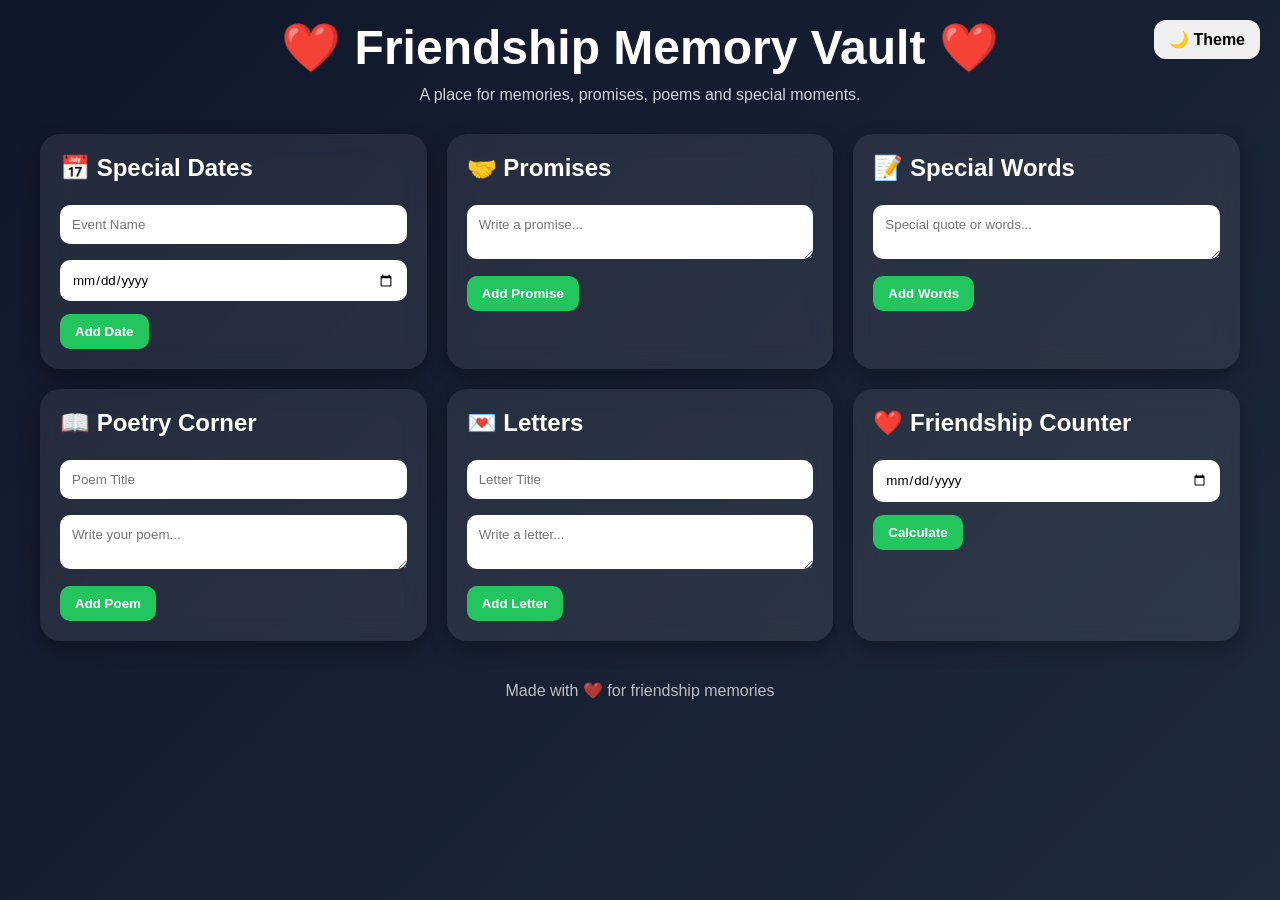
==== index.html @ 825c19a6 "Create index.html" ====
<!DOCTYPE html>
<html lang="en">
<head>
<meta charset="UTF-8">
<meta name="viewport" content="width=device-width, initial-scale=1.0">
<title>Friendship Memory Vault</title>

<style>
*{
margin:0;
padding:0;
box-sizing:border-box;
font-family:'Segoe UI',sans-serif;
}

body{
background:linear-gradient(135deg,#0f172a,#1e293b);
color:white;
min-height:100vh;
padding:20px;
transition:.4s;
}

.light{
background:linear-gradient(135deg,#f1f5f9,#cbd5e1);
color:#111;
}

.container{
max-width:1200px;
margin:auto;
}

header{
text-align:center;
margin-bottom:30px;
}

header h1{
font-size:3rem;
margin-bottom:10px;
}

header p{
opacity:.8;
}

.toggle{
position:fixed;
top:20px;
right:20px;
padding:10px 15px;
border:none;
border-radius:12px;
cursor:pointer;
font-size:16px;
}

.grid{
display:grid;
grid-template-columns:repeat(auto-fit,minmax(300px,1fr));
gap:20px;
}

.card{
background:rgba(255,255,255,0.08);
backdrop-filter:blur(12px);
border-radius:20px;
padding:20px;
box-shadow:0 8px 20px rgba(0,0,0,.3);
}

.light .card{
background:white;
}

.card h2{
margin-bottom:15px;
}

input,textarea{
width:100%;
padding:12px;
margin:8px 0;
border:none;
border-radius:10px;
outline:none;
}

button{
padding:10px 15px;
border:none;
border-radius:10px;
cursor:pointer;
font-weight:bold;
}

.addBtn{
background:#22c55e;
color:white;
margin-top:5px;
}

.item{
background:rgba(255,255,255,0.12);
padding:12px;
margin-top:10px;
border-radius:12px;
position:relative;
word-wrap:break-word;
}

.light .item{
background:#e2e8f0;
}

.delete{
position:absolute;
right:10px;
top:10px;
background:red;
color:white;
padding:4px 8px;
font-size:12px;
}

footer{
text-align:center;
margin-top:40px;
opacity:.7;
}
</style>
</head>
<body>

<button class="toggle" onclick="toggleTheme()">🌙 Theme</button>

<div class="container">

<header>
<h1>❤️ Friendship Memory Vault ❤️</h1>
<p>A place for memories, promises, poems and special moments.</p>
</header>

<div class="grid">

<!-- Dates -->
<div class="card">
<h2>📅 Special Dates</h2>

<input id="dateTitle" placeholder="Event Name">
<input id="dateValue" type="date">

<button class="addBtn" onclick="addItem('dates')">
Add Date
</button>

<div id="dates"></div>
</div>

<!-- Promises -->
<div class="card">
<h2>🤝 Promises</h2>

<textarea id="promiseText" placeholder="Write a promise..."></textarea>

<button class="addBtn" onclick="addItem('promises')">
Add Promise
</button>

<div id="promises"></div>
</div>

<!-- Words -->
<div class="card">
<h2>📝 Special Words</h2>

<textarea id="wordText" placeholder="Special quote or words..."></textarea>

<button class="addBtn" onclick="addItem('words')">
Add Words
</button>

<div id="words"></div>
</div>

<!-- Poetry -->
<div class="card">
<h2>📖 Poetry Corner</h2>

<input id="poemTitle" placeholder="Poem Title">

<textarea id="poemText" placeholder="Write your poem..."></textarea>

<button class="addBtn" onclick="addItem('poems')">
Add Poem
</button>

<div id="poems"></div>
</div>

<!-- Letters -->
<div class="card">
<h2>💌 Letters</h2>

<input id="letterTitle" placeholder="Letter Title">

<textarea id="letterText" placeholder="Write a letter..."></textarea>

<button class="addBtn" onclick="addItem('letters')">
Add Letter
</button>

<div id="letters"></div>
</div>

<!-- Friendship Counter -->
<div class="card">
<h2>❤️ Friendship Counter</h2>

<input type="date" id="friendSince">

<button class="addBtn" onclick="calculateDays()">
Calculate
</button>

<h3 id="daysResult" style="margin-top:15px;"></h3>

</div>

</div>

<footer>
Made with ❤️ for friendship memories
</footer>

</div>

<script>

let db = JSON.parse(localStorage.getItem("vault")) || {
dates:[],
promises:[],
words:[],
poems:[],
letters:[]
};

function save(){
localStorage.setItem("vault",JSON.stringify(db));
render();
}

function addItem(type){

if(type==="dates"){
let title=document.getElementById("dateTitle").value;
let date=document.getElementById("dateValue").value;

if(!title||!date) return;

db.dates.push(`${title} - ${date}`);
}

if(type==="promises"){
let text=document.getElementById("promiseText").value;
if(!text) return;
db.promises.push(text);
}

if(type==="words"){
let text=document.getElementById("wordText").value;
if(!text) return;
db.words.push(text);
}

if(type==="poems"){
let title=document.getElementById("poemTitle").value;
let text=document.getElementById("poemText").value;

if(!title||!text) return;

db.poems.push(`<b>${title}</b><br><br>${text}`);
}

if(type==="letters"){
let title=document.getElementById("letterTitle").value;
let text=document.getElementById("letterText").value;

if(!title||!text) return;

db.letters.push(`<b>${title}</b><br><br>${text}`);
}

save();
clearInputs();
}

function clearInputs(){
document.querySelectorAll("input,textarea").forEach(el=>{
if(el.id!=="friendSince") el.value="";
});
}

function render(){

["dates","promises","words","poems","letters"].forEach(type=>{

let container=document.getElementById(type);

container.innerHTML="";

db[type].forEach((item,index)=>{

container.innerHTML+=`
<div class="item">
<button class="delete"
onclick="deleteItem('${type}',${index})">
X
</button>
${item}
</div>
`;

});
});
}

function deleteItem(type,index){
db[type].splice(index,1);
save();
}

function calculateDays(){

let date=document.getElementById("friendSince").value;

if(!date) return;

let start=new Date(date);
let today=new Date();

let diff=Math.floor(
(today-start)/(1000*60*60*24)
);

document.getElementById("daysResult").innerText=
`Friends for ${diff} days ❤️`;
}

function toggleTheme(){
document.body.classList.toggle("light");
}

render();

</script>

</body>
</html>
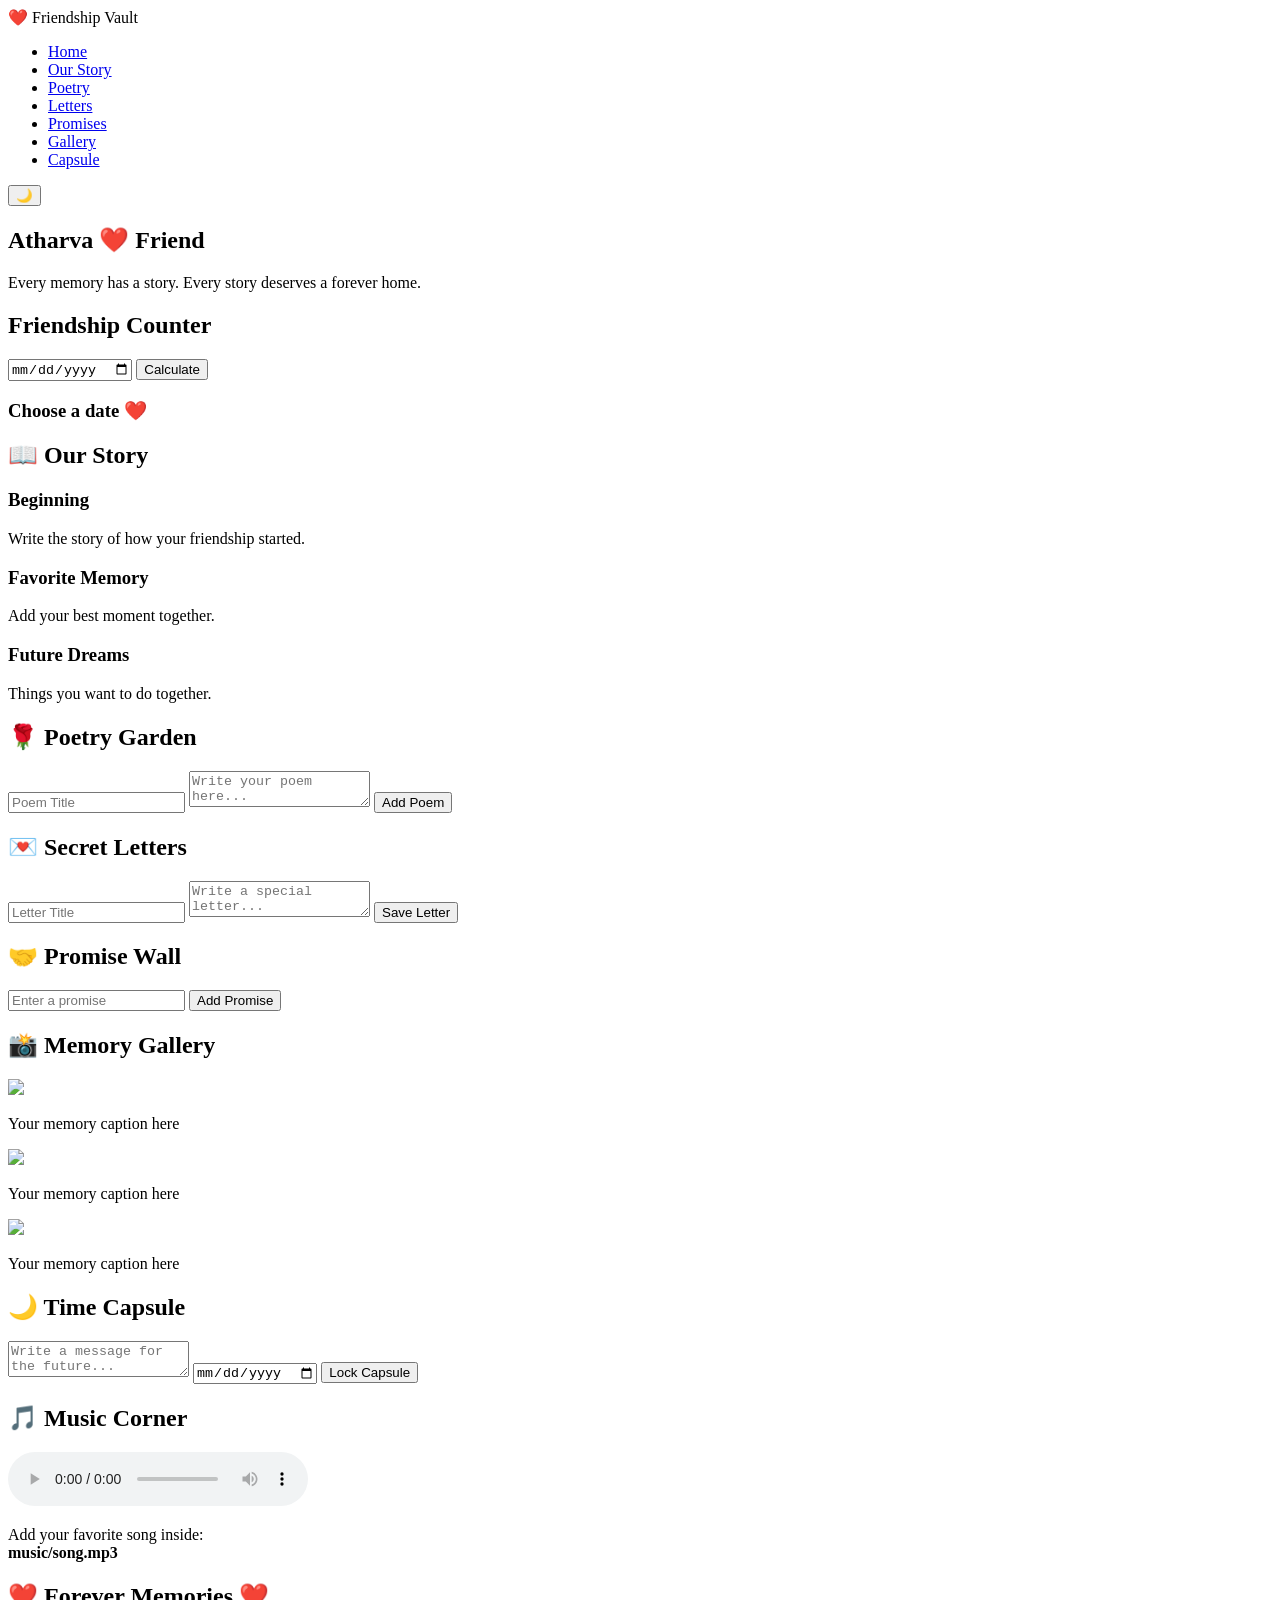
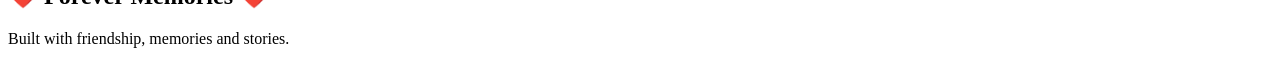
==== commit 7f9b035d: "Update index.html" ====
--- a/index.html
+++ b/index.html
@@ -3,358 +3,303 @@
 <head>
 <meta charset="UTF-8">
 <meta name="viewport" content="width=device-width, initial-scale=1.0">
-<title>Friendship Memory Vault</title>
-
-<style>
-*{
-margin:0;
-padding:0;
-box-sizing:border-box;
-font-family:'Segoe UI',sans-serif;
-}
-
-body{
-background:linear-gradient(135deg,#0f172a,#1e293b);
-color:white;
-min-height:100vh;
-padding:20px;
-transition:.4s;
-}
-
-.light{
-background:linear-gradient(135deg,#f1f5f9,#cbd5e1);
-color:#111;
-}
-
-.container{
-max-width:1200px;
-margin:auto;
-}
-
-header{
-text-align:center;
-margin-bottom:30px;
-}
-
-header h1{
-font-size:3rem;
-margin-bottom:10px;
-}
-
-header p{
-opacity:.8;
-}
-
-.toggle{
-position:fixed;
-top:20px;
-right:20px;
-padding:10px 15px;
-border:none;
-border-radius:12px;
-cursor:pointer;
-font-size:16px;
-}
-
-.grid{
-display:grid;
-grid-template-columns:repeat(auto-fit,minmax(300px,1fr));
-gap:20px;
-}
-
-.card{
-background:rgba(255,255,255,0.08);
-backdrop-filter:blur(12px);
-border-radius:20px;
-padding:20px;
-box-shadow:0 8px 20px rgba(0,0,0,.3);
-}
-
-.light .card{
-background:white;
-}
-
-.card h2{
-margin-bottom:15px;
-}
-
-input,textarea{
-width:100%;
-padding:12px;
-margin:8px 0;
-border:none;
-border-radius:10px;
-outline:none;
-}
-
-button{
-padding:10px 15px;
-border:none;
-border-radius:10px;
-cursor:pointer;
-font-weight:bold;
-}
-
-.addBtn{
-background:#22c55e;
-color:white;
-margin-top:5px;
-}
-
-.item{
-background:rgba(255,255,255,0.12);
-padding:12px;
-margin-top:10px;
-border-radius:12px;
-position:relative;
-word-wrap:break-word;
-}
-
-.light .item{
-background:#e2e8f0;
-}
-
-.delete{
-position:absolute;
-right:10px;
-top:10px;
-background:red;
-color:white;
-padding:4px 8px;
-font-size:12px;
-}
-
-footer{
-text-align:center;
-margin-top:40px;
-opacity:.7;
-}
-</style>
+
+<title>❤️ Friendship Vault ❤️</title>
+
+<link rel="preconnect" href="https://fonts.googleapis.com">
+<link rel="preconnect" href="https://fonts.gstatic.com" crossorigin>
+
+<link href="https://fonts.googleapis.com/css2?family=Caveat:wght@400;700&family=Poppins:wght@300;400;500;600;700&display=swap" rel="stylesheet">
+
+<link rel="stylesheet" href="style.css">
 </head>
+
 <body>
 
-<button class="toggle" onclick="toggleTheme()">🌙 Theme</button>
-
-<div class="container">
-
-<header>
-<h1>❤️ Friendship Memory Vault ❤️</h1>
-<p>A place for memories, promises, poems and special moments.</p>
-</header>
-
-<div class="grid">
-
-<!-- Dates -->
-<div class="card">
-<h2>📅 Special Dates</h2>
-
-<input id="dateTitle" placeholder="Event Name">
-<input id="dateValue" type="date">
-
-<button class="addBtn" onclick="addItem('dates')">
-Add Date
-</button>
-
-<div id="dates"></div>
-</div>
-
-<!-- Promises -->
-<div class="card">
-<h2>🤝 Promises</h2>
-
-<textarea id="promiseText" placeholder="Write a promise..."></textarea>
-
-<button class="addBtn" onclick="addItem('promises')">
-Add Promise
-</button>
-
-<div id="promises"></div>
-</div>
-
-<!-- Words -->
-<div class="card">
-<h2>📝 Special Words</h2>
-
-<textarea id="wordText" placeholder="Special quote or words..."></textarea>
-
-<button class="addBtn" onclick="addItem('words')">
-Add Words
-</button>
-
-<div id="words"></div>
-</div>
-
-<!-- Poetry -->
-<div class="card">
-<h2>📖 Poetry Corner</h2>
-
-<input id="poemTitle" placeholder="Poem Title">
-
-<textarea id="poemText" placeholder="Write your poem..."></textarea>
-
-<button class="addBtn" onclick="addItem('poems')">
-Add Poem
-</button>
-
-<div id="poems"></div>
-</div>
-
-<!-- Letters -->
-<div class="card">
-<h2>💌 Letters</h2>
-
-<input id="letterTitle" placeholder="Letter Title">
-
-<textarea id="letterText" placeholder="Write a letter..."></textarea>
-
-<button class="addBtn" onclick="addItem('letters')">
-Add Letter
-</button>
-
-<div id="letters"></div>
-</div>
-
-<!-- Friendship Counter -->
-<div class="card">
-<h2>❤️ Friendship Counter</h2>
-
-<input type="date" id="friendSince">
-
-<button class="addBtn" onclick="calculateDays()">
-Calculate
-</button>
-
-<h3 id="daysResult" style="margin-top:15px;"></h3>
-
-</div>
-
-</div>
+<div id="stars"></div>
+
+<!-- NAVBAR -->
+
+<nav class="navbar">
+    <div class="logo">
+        ❤️ Friendship Vault
+    </div>
+
+    <ul class="nav-links">
+        <li><a href="#home">Home</a></li>
+        <li><a href="#story">Our Story</a></li>
+        <li><a href="#poetry">Poetry</a></li>
+        <li><a href="#letters">Letters</a></li>
+        <li><a href="#promises">Promises</a></li>
+        <li><a href="#gallery">Gallery</a></li>
+        <li><a href="#capsule">Capsule</a></li>
+    </ul>
+
+    <button id="themeBtn">
+        🌙
+    </button>
+</nav>
+
+<!-- HERO -->
+
+<section id="home" class="hero">
+
+    <div class="hero-content">
+
+        <h1>
+            Atharva ❤️ Friend
+        </h1>
+
+        <p>
+            Every memory has a story.
+            Every story deserves a forever home.
+        </p>
+
+        <div class="counter-card">
+
+            <h2>Friendship Counter</h2>
+
+            <input type="date" id="friendshipDate">
+
+            <button onclick="calculateFriendshipDays()">
+                Calculate
+            </button>
+
+            <h3 id="daysResult">
+                Choose a date ❤️
+            </h3>
+
+        </div>
+
+    </div>
+
+</section>
+
+<!-- STORY -->
+
+<section id="story" class="section">
+
+    <h2 class="section-title">
+        📖 Our Story
+    </h2>
+
+    <div class="timeline">
+
+        <div class="timeline-card">
+            <h3>Beginning</h3>
+            <p>
+                Write the story of how your friendship started.
+            </p>
+        </div>
+
+        <div class="timeline-card">
+            <h3>Favorite Memory</h3>
+            <p>
+                Add your best moment together.
+            </p>
+        </div>
+
+        <div class="timeline-card">
+            <h3>Future Dreams</h3>
+            <p>
+                Things you want to do together.
+            </p>
+        </div>
+
+    </div>
+
+</section>
+
+<!-- POETRY -->
+
+<section id="poetry" class="section">
+
+    <h2 class="section-title">
+        🌹 Poetry Garden
+    </h2>
+
+    <div class="add-card">
+
+        <input
+            type="text"
+            id="poemTitle"
+            placeholder="Poem Title">
+
+        <textarea
+            id="poemText"
+            placeholder="Write your poem here..."></textarea>
+
+        <button onclick="addPoem()">
+            Add Poem
+        </button>
+
+    </div>
+
+    <div id="poemContainer"
+         class="scrapbook-grid">
+    </div>
+
+</section>
+
+<!-- LETTERS -->
+
+<section id="letters" class="section">
+
+    <h2 class="section-title">
+        💌 Secret Letters
+    </h2>
+
+    <div class="add-card">
+
+        <input
+            type="text"
+            id="letterTitle"
+            placeholder="Letter Title">
+
+        <textarea
+            id="letterText"
+            placeholder="Write a special letter..."></textarea>
+
+        <button onclick="addLetter()">
+            Save Letter
+        </button>
+
+    </div>
+
+    <div id="letterContainer"
+         class="scrapbook-grid">
+    </div>
+
+</section>
+
+<!-- PROMISES -->
+
+<section id="promises" class="section">
+
+    <h2 class="section-title">
+        🤝 Promise Wall
+    </h2>
+
+    <div class="add-card">
+
+        <input
+            type="text"
+            id="promiseText"
+            placeholder="Enter a promise">
+
+        <button onclick="addPromise()">
+            Add Promise
+        </button>
+
+    </div>
+
+    <div id="promiseContainer"
+         class="promise-grid">
+    </div>
+
+</section>
+
+<!-- GALLERY -->
+
+<section id="gallery" class="section">
+
+    <h2 class="section-title">
+        📸 Memory Gallery
+    </h2>
+
+    <div class="gallery-grid">
+
+        <div class="gallery-card">
+            <img src="https://picsum.photos/400/300?1">
+            <p>Your memory caption here</p>
+        </div>
+
+        <div class="gallery-card">
+            <img src="https://picsum.photos/400/300?2">
+            <p>Your memory caption here</p>
+        </div>
+
+        <div class="gallery-card">
+            <img src="https://picsum.photos/400/300?3">
+            <p>Your memory caption here</p>
+        </div>
+
+    </div>
+
+</section>
+
+<!-- TIME CAPSULE -->
+
+<section id="capsule" class="section">
+
+    <h2 class="section-title">
+        🌙 Time Capsule
+    </h2>
+
+    <div class="capsule-box">
+
+        <textarea
+            id="capsuleMessage"
+            placeholder="Write a message for the future..."></textarea>
+
+        <input
+            type="date"
+            id="capsuleDate">
+
+        <button onclick="saveCapsule()">
+            Lock Capsule
+        </button>
+
+        <div id="capsuleDisplay">
+        </div>
+
+    </div>
+
+</section>
+
+<!-- MUSIC -->
+
+<section class="section">
+
+    <h2 class="section-title">
+        🎵 Music Corner
+    </h2>
+
+    <div class="music-box">
+
+        <audio controls>
+
+            <source
+                src="music/song.mp3"
+                type="audio/mpeg">
+
+        </audio>
+
+        <p>
+            Add your favorite song inside:
+            <br>
+            <strong>music/song.mp3</strong>
+        </p>
+
+    </div>
+
+</section>
+
+<!-- FOOTER -->
 
 <footer>
-Made with ❤️ for friendship memories
+
+    <h2>
+        ❤️ Forever Memories ❤️
+    </h2>
+
+    <p>
+        Built with friendship, memories and stories.
+    </p>
+
 </footer>
 
-</div>
-
-<script>
-
-let db = JSON.parse(localStorage.getItem("vault")) || {
-dates:[],
-promises:[],
-words:[],
-poems:[],
-letters:[]
-};
-
-function save(){
-localStorage.setItem("vault",JSON.stringify(db));
-render();
-}
-
-function addItem(type){
-
-if(type==="dates"){
-let title=document.getElementById("dateTitle").value;
-let date=document.getElementById("dateValue").value;
-
-if(!title||!date) return;
-
-db.dates.push(`${title} - ${date}`);
-}
-
-if(type==="promises"){
-let text=document.getElementById("promiseText").value;
-if(!text) return;
-db.promises.push(text);
-}
-
-if(type==="words"){
-let text=document.getElementById("wordText").value;
-if(!text) return;
-db.words.push(text);
-}
-
-if(type==="poems"){
-let title=document.getElementById("poemTitle").value;
-let text=document.getElementById("poemText").value;
-
-if(!title||!text) return;
-
-db.poems.push(`<b>${title}</b><br><br>${text}`);
-}
-
-if(type==="letters"){
-let title=document.getElementById("letterTitle").value;
-let text=document.getElementById("letterText").value;
-
-if(!title||!text) return;
-
-db.letters.push(`<b>${title}</b><br><br>${text}`);
-}
-
-save();
-clearInputs();
-}
-
-function clearInputs(){
-document.querySelectorAll("input,textarea").forEach(el=>{
-if(el.id!=="friendSince") el.value="";
-});
-}
-
-function render(){
-
-["dates","promises","words","poems","letters"].forEach(type=>{
-
-let container=document.getElementById(type);
-
-container.innerHTML="";
-
-db[type].forEach((item,index)=>{
-
-container.innerHTML+=`
-<div class="item">
-<button class="delete"
-onclick="deleteItem('${type}',${index})">
-X
-</button>
-${item}
-</div>
-`;
-
-});
-});
-}
-
-function deleteItem(type,index){
-db[type].splice(index,1);
-save();
-}
-
-function calculateDays(){
-
-let date=document.getElementById("friendSince").value;
-
-if(!date) return;
-
-let start=new Date(date);
-let today=new Date();
-
-let diff=Math.floor(
-(today-start)/(1000*60*60*24)
-);
-
-document.getElementById("daysResult").innerText=
-`Friends for ${diff} days ❤️`;
-}
-
-function toggleTheme(){
-document.body.classList.toggle("light");
-}
-
-render();
-
-</script>
+<script src="script.js"></script>
 
 </body>
 </html>
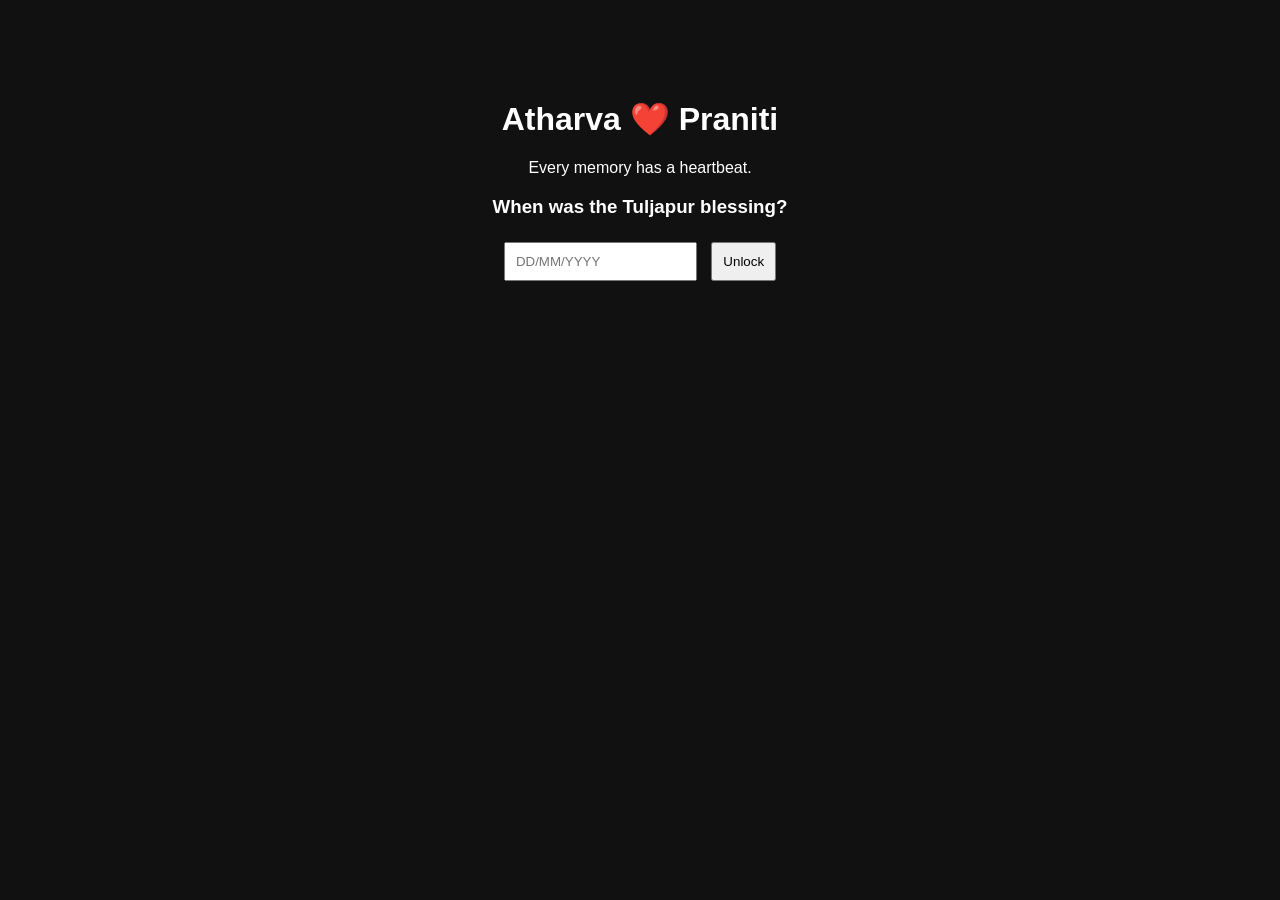
==== commit c51bbe82: "Add files via upload" ====
--- a/index.html
+++ b/index.html
@@ -1,305 +1,14 @@
 <!DOCTYPE html>
-<html lang="en">
-<head>
-<meta charset="UTF-8">
-<meta name="viewport" content="width=device-width, initial-scale=1.0">
-
-<title>❤️ Friendship Vault ❤️</title>
-
-<link rel="preconnect" href="https://fonts.googleapis.com">
-<link rel="preconnect" href="https://fonts.gstatic.com" crossorigin>
-
-<link href="https://fonts.googleapis.com/css2?family=Caveat:wght@400;700&family=Poppins:wght@300;400;500;600;700&display=swap" rel="stylesheet">
-
-<link rel="stylesheet" href="style.css">
-</head>
-
+<html><head><meta charset="utf-8"><title>Atharva ❤️ Praniti</title>
+<link rel="stylesheet" href="style.css"></head>
 <body>
-
-<div id="stars"></div>
-
-<!-- NAVBAR -->
-
-<nav class="navbar">
-    <div class="logo">
-        ❤️ Friendship Vault
-    </div>
-
-    <ul class="nav-links">
-        <li><a href="#home">Home</a></li>
-        <li><a href="#story">Our Story</a></li>
-        <li><a href="#poetry">Poetry</a></li>
-        <li><a href="#letters">Letters</a></li>
-        <li><a href="#promises">Promises</a></li>
-        <li><a href="#gallery">Gallery</a></li>
-        <li><a href="#capsule">Capsule</a></li>
-    </ul>
-
-    <button id="themeBtn">
-        🌙
-    </button>
-</nav>
-
-<!-- HERO -->
-
-<section id="home" class="hero">
-
-    <div class="hero-content">
-
-        <h1>
-            Atharva ❤️ Friend
-        </h1>
-
-        <p>
-            Every memory has a story.
-            Every story deserves a forever home.
-        </p>
-
-        <div class="counter-card">
-
-            <h2>Friendship Counter</h2>
-
-            <input type="date" id="friendshipDate">
-
-            <button onclick="calculateFriendshipDays()">
-                Calculate
-            </button>
-
-            <h3 id="daysResult">
-                Choose a date ❤️
-            </h3>
-
-        </div>
-
-    </div>
-
-</section>
-
-<!-- STORY -->
-
-<section id="story" class="section">
-
-    <h2 class="section-title">
-        📖 Our Story
-    </h2>
-
-    <div class="timeline">
-
-        <div class="timeline-card">
-            <h3>Beginning</h3>
-            <p>
-                Write the story of how your friendship started.
-            </p>
-        </div>
-
-        <div class="timeline-card">
-            <h3>Favorite Memory</h3>
-            <p>
-                Add your best moment together.
-            </p>
-        </div>
-
-        <div class="timeline-card">
-            <h3>Future Dreams</h3>
-            <p>
-                Things you want to do together.
-            </p>
-        </div>
-
-    </div>
-
-</section>
-
-<!-- POETRY -->
-
-<section id="poetry" class="section">
-
-    <h2 class="section-title">
-        🌹 Poetry Garden
-    </h2>
-
-    <div class="add-card">
-
-        <input
-            type="text"
-            id="poemTitle"
-            placeholder="Poem Title">
-
-        <textarea
-            id="poemText"
-            placeholder="Write your poem here..."></textarea>
-
-        <button onclick="addPoem()">
-            Add Poem
-        </button>
-
-    </div>
-
-    <div id="poemContainer"
-         class="scrapbook-grid">
-    </div>
-
-</section>
-
-<!-- LETTERS -->
-
-<section id="letters" class="section">
-
-    <h2 class="section-title">
-        💌 Secret Letters
-    </h2>
-
-    <div class="add-card">
-
-        <input
-            type="text"
-            id="letterTitle"
-            placeholder="Letter Title">
-
-        <textarea
-            id="letterText"
-            placeholder="Write a special letter..."></textarea>
-
-        <button onclick="addLetter()">
-            Save Letter
-        </button>
-
-    </div>
-
-    <div id="letterContainer"
-         class="scrapbook-grid">
-    </div>
-
-</section>
-
-<!-- PROMISES -->
-
-<section id="promises" class="section">
-
-    <h2 class="section-title">
-        🤝 Promise Wall
-    </h2>
-
-    <div class="add-card">
-
-        <input
-            type="text"
-            id="promiseText"
-            placeholder="Enter a promise">
-
-        <button onclick="addPromise()">
-            Add Promise
-        </button>
-
-    </div>
-
-    <div id="promiseContainer"
-         class="promise-grid">
-    </div>
-
-</section>
-
-<!-- GALLERY -->
-
-<section id="gallery" class="section">
-
-    <h2 class="section-title">
-        📸 Memory Gallery
-    </h2>
-
-    <div class="gallery-grid">
-
-        <div class="gallery-card">
-            <img src="https://picsum.photos/400/300?1">
-            <p>Your memory caption here</p>
-        </div>
-
-        <div class="gallery-card">
-            <img src="https://picsum.photos/400/300?2">
-            <p>Your memory caption here</p>
-        </div>
-
-        <div class="gallery-card">
-            <img src="https://picsum.photos/400/300?3">
-            <p>Your memory caption here</p>
-        </div>
-
-    </div>
-
-</section>
-
-<!-- TIME CAPSULE -->
-
-<section id="capsule" class="section">
-
-    <h2 class="section-title">
-        🌙 Time Capsule
-    </h2>
-
-    <div class="capsule-box">
-
-        <textarea
-            id="capsuleMessage"
-            placeholder="Write a message for the future..."></textarea>
-
-        <input
-            type="date"
-            id="capsuleDate">
-
-        <button onclick="saveCapsule()">
-            Lock Capsule
-        </button>
-
-        <div id="capsuleDisplay">
-        </div>
-
-    </div>
-
-</section>
-
-<!-- MUSIC -->
-
-<section class="section">
-
-    <h2 class="section-title">
-        🎵 Music Corner
-    </h2>
-
-    <div class="music-box">
-
-        <audio controls>
-
-            <source
-                src="music/song.mp3"
-                type="audio/mpeg">
-
-        </audio>
-
-        <p>
-            Add your favorite song inside:
-            <br>
-            <strong>music/song.mp3</strong>
-        </p>
-
-    </div>
-
-</section>
-
-<!-- FOOTER -->
-
-<footer>
-
-    <h2>
-        ❤️ Forever Memories ❤️
-    </h2>
-
-    <p>
-        Built with friendship, memories and stories.
-    </p>
-
-</footer>
-
+<div class="center">
+<h1>Atharva ❤️ Praniti</h1>
+<p>Every memory has a heartbeat.</p>
+<h3 id="q"></h3>
+<input id="a" placeholder="DD/MM/YYYY">
+<button onclick="check()">Unlock</button>
+<p id="m"></p>
+</div>
 <script src="script.js"></script>
-
-</body>
-</html>
+</body></html>
--- a/style.css
+++ b/style.css
@@ -0,0 +1,3 @@
+body{font-family:Arial;background:#111;color:#fff}
+.center{max-width:700px;margin:100px auto;text-align:center}
+input,button{padding:10px;margin:5px}
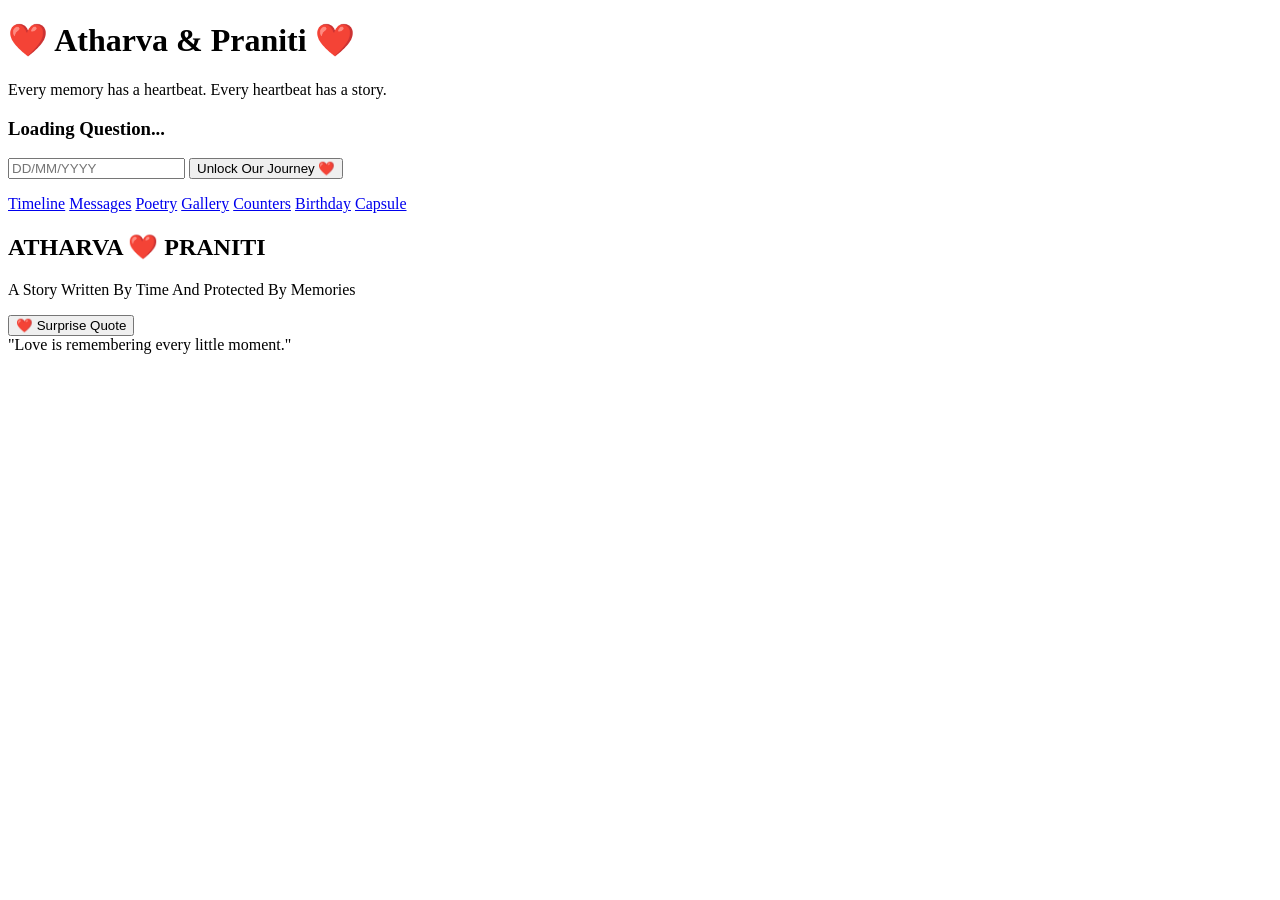
==== commit 3b402793: "Update index.html" ====
--- a/index.html
+++ b/index.html
@@ -1,14 +1,99 @@
 <!DOCTYPE html>
-<html><head><meta charset="utf-8"><title>Atharva ❤️ Praniti</title>
-<link rel="stylesheet" href="style.css"></head>
+<html lang="en">
+
+<head>
+
+<meta charset="UTF-8">
+<meta name="viewport" content="width=device-width, initial-scale=1.0">
+
+<title>Atharva ❤️ Praniti</title>
+
+<link rel="stylesheet" href="style.css">
+
+</head>
+
 <body>
-<div class="center">
-<h1>Atharva ❤️ Praniti</h1>
-<p>Every memory has a heartbeat.</p>
-<h3 id="q"></h3>
-<input id="a" placeholder="DD/MM/YYYY">
-<button onclick="check()">Unlock</button>
-<p id="m"></p>
+
+<div id="stars"></div>
+
+<div class="lock-screen" id="lockScreen">
+
+    <div class="lock-box">
+
+        <h1>
+            ❤️ Atharva & Praniti ❤️
+        </h1>
+
+        <p>
+            Every memory has a heartbeat.
+            Every heartbeat has a story.
+        </p>
+
+        <h3 id="question">
+            Loading Question...
+        </h3>
+
+        <input
+            type="text"
+            id="answer"
+            placeholder="DD/MM/YYYY">
+
+        <button onclick="checkAnswer()">
+            Unlock Our Journey ❤️
+        </button>
+
+        <p id="error"></p>
+
+    </div>
+
 </div>
+
+<div class="home-page" id="homePage">
+
+<nav>
+
+<a href="timeline.html">Timeline</a>
+
+<a href="messages.html">Messages</a>
+
+<a href="poetry.html">Poetry</a>
+
+<a href="gallery.html">Gallery</a>
+
+<a href="counters.html">Counters</a>
+
+<a href="birthday.html">Birthday</a>
+
+<a href="capsule.html">Capsule</a>
+
+</nav>
+
+<section class="hero">
+
+<h1>
+ATHARVA ❤️ PRANITI
+</h1>
+
+<p>
+A Story Written By Time
+And Protected By Memories
+</p>
+
+<button onclick="showRandomQuote()">
+❤️ Surprise Quote
+</button>
+
+<div id="quoteBox">
+
+"Love is remembering every little moment."
+
+</div>
+
+</section>
+
+</div>
+
 <script src="script.js"></script>
-</body></html>+
+</body>
+</html>
